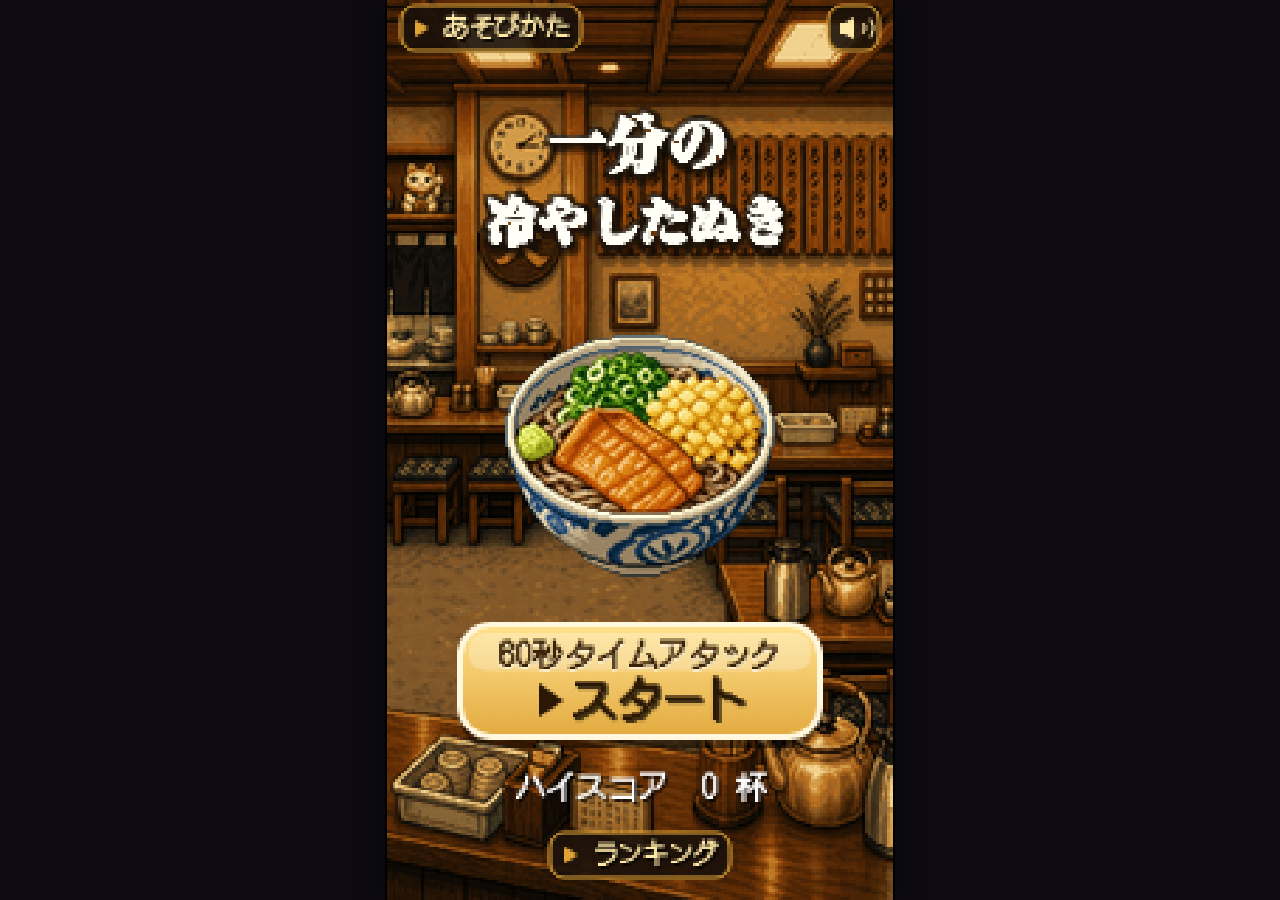
==== index.html @ 6b65671e "一分の冷やしたぬき：初回公開 ブラウザ製ドット絵タイムアタック。HTML/CSS/JS（外部ライブラリ無し）。 全国ランキング（Supabase REST + RLS、publishableキー）。 " ====
<!DOCTYPE html>
<html lang="ja">
<head>
  <meta charset="UTF-8">
  <meta name="viewport" content="width=device-width, initial-scale=1.0, maximum-scale=1.0, user-scalable=no, viewport-fit=cover">
  <meta name="theme-color" content="#0d0a14">
  <title>一分の冷やしたぬき</title>
  <meta name="description" content="冷やしたぬきタイムアタック。60秒で何杯出せるか競う爽快フリック盛り付けゲーム。">
  <meta property="og:type" content="website">
  <meta property="og:title" content="一分の冷やしたぬき">
  <meta property="og:description" content="冷やしたぬきタイムアタック。60秒で何杯出せるか競う爽快フリック盛り付けゲーム。">
  <meta property="og:image" content="assets/ogp.png">
  <meta property="og:image:width" content="1200">
  <meta property="og:image:height" content="630">
  <meta name="twitter:card" content="summary_large_image">
  <meta name="twitter:title" content="一分の冷やしたぬき">
  <meta name="twitter:description" content="冷やしたぬきタイムアタック。60秒で何杯出せるか競う爽快フリック盛り付けゲーム。">
  <meta name="twitter:image" content="assets/ogp.png">
  <link rel="stylesheet" href="style.css">
</head>
<body>
  <div id="stage">
    <!-- 表示用canvas。実サイズ(×dpr)とCSSサイズは game.js が設定する。
         描画は 180×320 のオフスクリーンに行い、ここへ nearest-neighbor で一括拡大する -->
    <canvas id="view"></canvas>
  </div>

  <!-- ランキング登録の名前入力（canvasの上に重ねるモーダル。スマホのキーボードが出る） -->
  <div id="nameModal" hidden>
    <div class="name-box">
      <p class="name-title">ランキングに登録</p>
      <input id="nameInput" type="text" maxlength="12" placeholder="なまえ" autocomplete="off" autocapitalize="off" spellcheck="false">
      <div class="name-actions">
        <button id="nameCancel" type="button">やめる</button>
        <button id="nameOk" type="button">登録する</button>
      </div>
    </div>
  </div>

  <!-- ランキング設定 → ゲーム本体。非モジュール。 -->
  <script src="config.js"></script>
  <script src="game.js"></script>
</body>
</html>
---- style.css ----
/* 冷やしたぬきそば — レトロ・ドット絵ゲーム
   論理解像度 180×320 を nearest-neighbor で拡大表示する */

/* レトロなドットフォント。assets/fonts/ にファイルを置くと反映（未配置でも丸ゴシックにフォールバック）。
   woff2 優先・ttf は file:// 直開きのフォールバック。Codex がフォントファイルを配置する想定。 */
@font-face {
  font-family: "PixelFont";
  src: url("assets/fonts/pixel.woff2") format("woff2"),
       url("assets/fonts/pixel.ttf") format("truetype");
  font-weight: normal;
  font-style: normal;
  font-display: swap;
}

* {
  margin: 0;
  padding: 0;
  box-sizing: border-box;
}

html, body {
  width: 100%;
  height: 100%;
  background: #0d0a14;
  overflow: hidden;
  -webkit-tap-highlight-color: transparent;
  -webkit-user-select: none;
  user-select: none;
  touch-action: none;
  overscroll-behavior: none;
}

#stage {
  position: fixed;
  inset: 0;
  display: flex;
  align-items: center;
  justify-content: center;
  /* 切り欠き(ノッチ)対応 */
  padding: env(safe-area-inset-top) env(safe-area-inset-right) env(safe-area-inset-bottom) env(safe-area-inset-left);
}

#view {
  /* ドット絵をくっきり拡大（nearest-neighbor） */
  image-rendering: pixelated;
  image-rendering: crisp-edges;
  touch-action: none;
  display: block;
  background: #000;
  /* レトロな縁取り */
  box-shadow: 0 0 0 2px #000, 0 0 20px rgba(0, 0, 0, 0.6);
}

/* ============ ランキング登録：名前入力モーダル（canvasの上に重ねる） ============ */
#nameModal {
  position: fixed;
  inset: 0;
  z-index: 10;
  display: flex;
  align-items: center;
  justify-content: center;
  padding: 16px;
  background: rgba(0, 0, 0, 0.62);
  -webkit-tap-highlight-color: transparent;
}

#nameModal[hidden] { display: none; }

.name-box {
  width: min(300px, 90%);
  padding: 18px 16px 16px;
  border: 2px solid #caa24a;
  border-radius: 12px;
  background: linear-gradient(#2b1b0e, #1b1009);
  box-shadow: 0 12px 36px rgba(0, 0, 0, 0.5);
  text-align: center;
  font-family: "PixelFont", "Hiragino Maru Gothic ProN", "Yu Gothic", sans-serif;
  color: #fff8df;
}

.name-title {
  margin: 0 0 12px;
  font-size: 18px;
  font-weight: 900;
  color: #ffd23f;
  text-shadow: 2px 2px 0 #201208;
}

#nameInput {
  width: 100%;
  min-height: 44px;
  padding: 8px 12px;
  border: 2px solid #e0a336;
  border-radius: 8px;
  background: rgba(255, 248, 223, 0.96);
  color: #201208;
  font-family: inherit;
  font-size: 20px;
  font-weight: 900;
  text-align: center;
  outline: none;
}

#nameInput::placeholder { color: #9c8a66; }

.name-actions {
  display: flex;
  gap: 10px;
  margin-top: 14px;
}

.name-actions button {
  flex: 1;
  min-height: 46px;
  border-radius: 10px;
  font-family: inherit;
  font-size: 17px;
  font-weight: 900;
  cursor: pointer;
}

#nameOk {
  border: 2px solid #fff8df;
  background: linear-gradient(#ffe28e, #e3aa40);
  color: #2a1804;
  box-shadow: 0 3px 0 rgba(0, 0, 0, 0.4);
  text-shadow: 1px 1px 0 rgba(255, 248, 223, 0.6);
}

#nameCancel {
  border: 2px solid #e0a336;
  background: rgba(28, 18, 10, 0.82);
  color: #ffe9a8;
  text-shadow: 1px 1px 0 #201208;
}
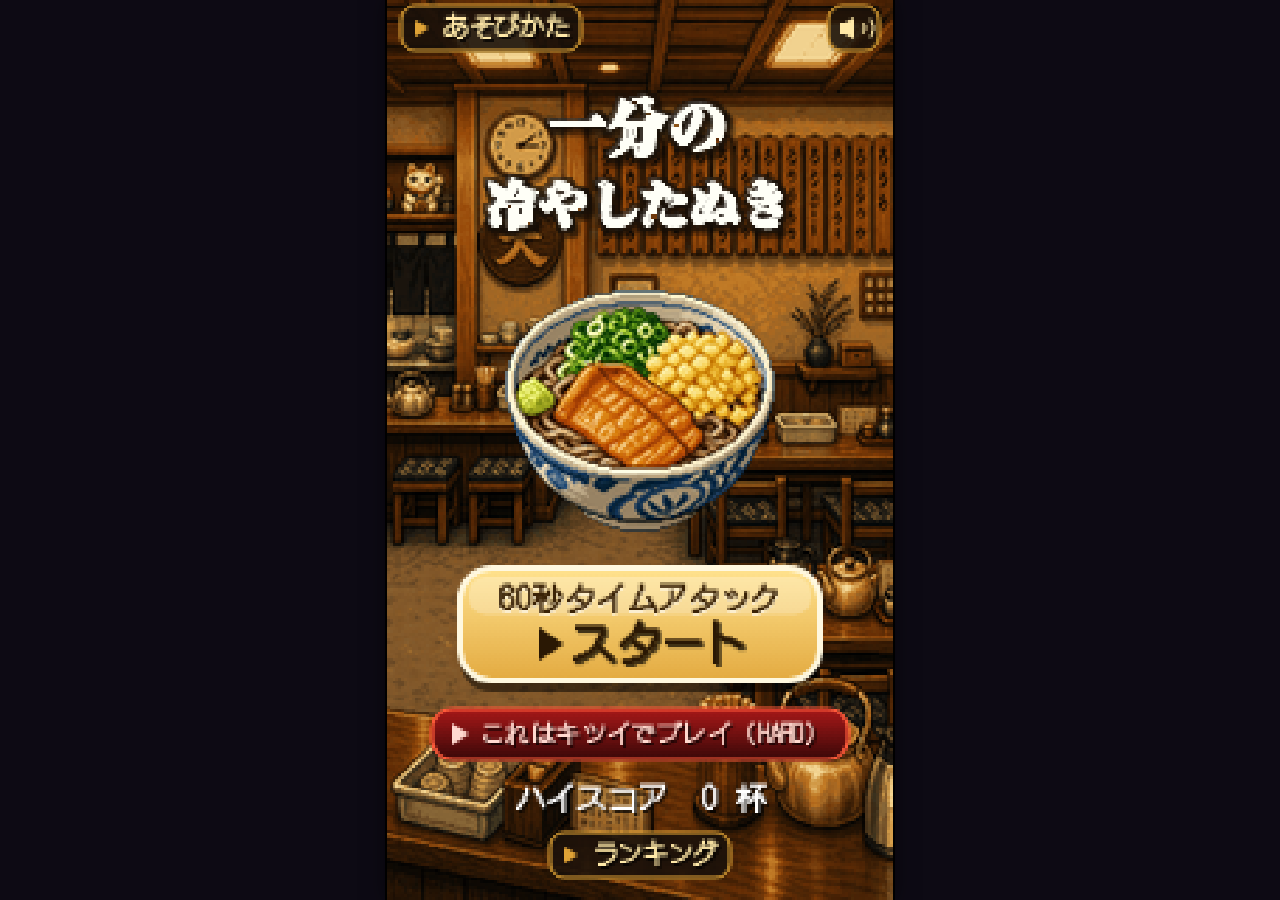
==== commit 608b80a4: "feat: 「これはキツイでプレイ（HARD）」モードを追加（高難度＋ドッキリ演出） - 難易度: 弱フリック調整(LAUNCH_MIN)・丼の縮小/ドリフト強化・左右寄せ・狐増(applyDiffi" ====
--- a/index.html
+++ b/index.html
@@ -2,9 +2,17 @@
 <html lang="ja">
 <head>
   <meta charset="UTF-8">
+  <!-- Google Tag Manager -->
+  <script>(function(w,d,s,l,i){w[l]=w[l]||[];w[l].push({'gtm.start':
+  new Date().getTime(),event:'gtm.js'});var f=d.getElementsByTagName(s)[0],
+  j=d.createElement(s),dl=l!='dataLayer'?'&l='+l:'';j.async=true;j.src=
+  'https://www.googletagmanager.com/gtm.js?id='+i+dl;f.parentNode.insertBefore(j,f);
+  })(window,document,'script','dataLayer','GTM-N5T5V6X6');</script>
+  <!-- End Google Tag Manager -->
   <meta name="viewport" content="width=device-width, initial-scale=1.0, maximum-scale=1.0, user-scalable=no, viewport-fit=cover">
   <meta name="theme-color" content="#0d0a14">
   <title>一分の冷やしたぬき</title>
+  <link rel="icon" type="image/png" href="assets/bowl_done.png">
   <meta name="description" content="冷やしたぬきタイムアタック。60秒で何杯出せるか競う爽快フリック盛り付けゲーム。">
   <meta property="og:type" content="website">
   <meta property="og:title" content="一分の冷やしたぬき">
@@ -19,6 +27,10 @@
   <link rel="stylesheet" href="style.css">
 </head>
 <body>
+  <!-- Google Tag Manager (noscript) -->
+  <noscript><iframe src="https://www.googletagmanager.com/ns.html?id=GTM-N5T5V6X6"
+  height="0" width="0" style="display:none;visibility:hidden"></iframe></noscript>
+  <!-- End Google Tag Manager (noscript) -->
   <div id="stage">
     <!-- 表示用canvas。実サイズ(×dpr)とCSSサイズは game.js が設定する。
          描画は 180×320 のオフスクリーンに行い、ここへ nearest-neighbor で一括拡大する -->
@@ -29,10 +41,22 @@
   <div id="nameModal" hidden>
     <div class="name-box">
       <p class="name-title">ランキングに登録</p>
-      <input id="nameInput" type="text" maxlength="12" placeholder="なまえ" autocomplete="off" autocapitalize="off" spellcheck="false">
+      <input id="nameInput" type="text" maxlength="6" placeholder="なまえ" autocomplete="off" autocapitalize="off" spellcheck="false">
+      <p class="name-hint">なまえは6文字まで</p>
       <div class="name-actions">
         <button id="nameCancel" type="button">やめる</button>
         <button id="nameOk" type="button">登録する</button>
+      </div>
+    </div>
+  </div>
+
+  <!-- 「これはキツイ」再戦時：ドッキリ画像 出す/出さない の確認（登録モーダルと同じ体裁） -->
+  <div id="scareModal" hidden>
+    <div class="name-box">
+      <p class="name-title">ドッキリ画像を出しますか？</p>
+      <div class="name-actions">
+        <button id="scareNo" type="button">いいえ<span class="btn-sub">出さない</span></button>
+        <button id="scareYes" type="button">はい<span class="btn-sub">出す</span></button>
       </div>
     </div>
   </div>
--- a/style.css
+++ b/style.css
@@ -51,8 +51,9 @@
   box-shadow: 0 0 0 2px #000, 0 0 20px rgba(0, 0, 0, 0.6);
 }
 
-/* ============ ランキング登録：名前入力モーダル（canvasの上に重ねる） ============ */
-#nameModal {
+/* ============ モーダル（名前入力／ドッキリ確認。canvasの上に重ねる・共通体裁） ============ */
+#nameModal,
+#scareModal {
   position: fixed;
   inset: 0;
   z-index: 10;
@@ -64,7 +65,8 @@
   -webkit-tap-highlight-color: transparent;
 }
 
-#nameModal[hidden] { display: none; }
+#nameModal[hidden],
+#scareModal[hidden] { display: none; }
 
 .name-box {
   width: min(300px, 90%);
@@ -103,6 +105,14 @@
 
 #nameInput::placeholder { color: #9c8a66; }
 
+.name-hint {
+  margin: 8px 0 0;
+  font-size: 12px;
+  font-weight: 700;
+  color: #c9b483;
+  text-shadow: 1px 1px 0 #201208;
+}
+
 .name-actions {
   display: flex;
   gap: 10px;
@@ -119,7 +129,9 @@
   cursor: pointer;
 }
 
-#nameOk {
+/* 登録「登録する」と ドッキリ「はい・出す」＝金の主ボタン */
+#nameOk,
+#scareYes {
   border: 2px solid #fff8df;
   background: linear-gradient(#ffe28e, #e3aa40);
   color: #2a1804;
@@ -127,10 +139,21 @@
   text-shadow: 1px 1px 0 rgba(255, 248, 223, 0.6);
 }
 
-#nameCancel {
+/* 登録「やめる」と ドッキリ「いいえ・出さない」＝暗色の副ボタン */
+#nameCancel,
+#scareNo {
   border: 2px solid #e0a336;
   background: rgba(28, 18, 10, 0.82);
   color: #ffe9a8;
   text-shadow: 1px 1px 0 #201208;
 }
 
+/* ドッキリ確認モーダルのサブ文言（出す/出さない）。ボタン色は登録モーダルと共通配色。 */
+.btn-sub {
+  display: block;
+  font-size: 11px;
+  font-weight: 700;
+  opacity: 0.85;
+  margin-top: 1px;
+}
+
